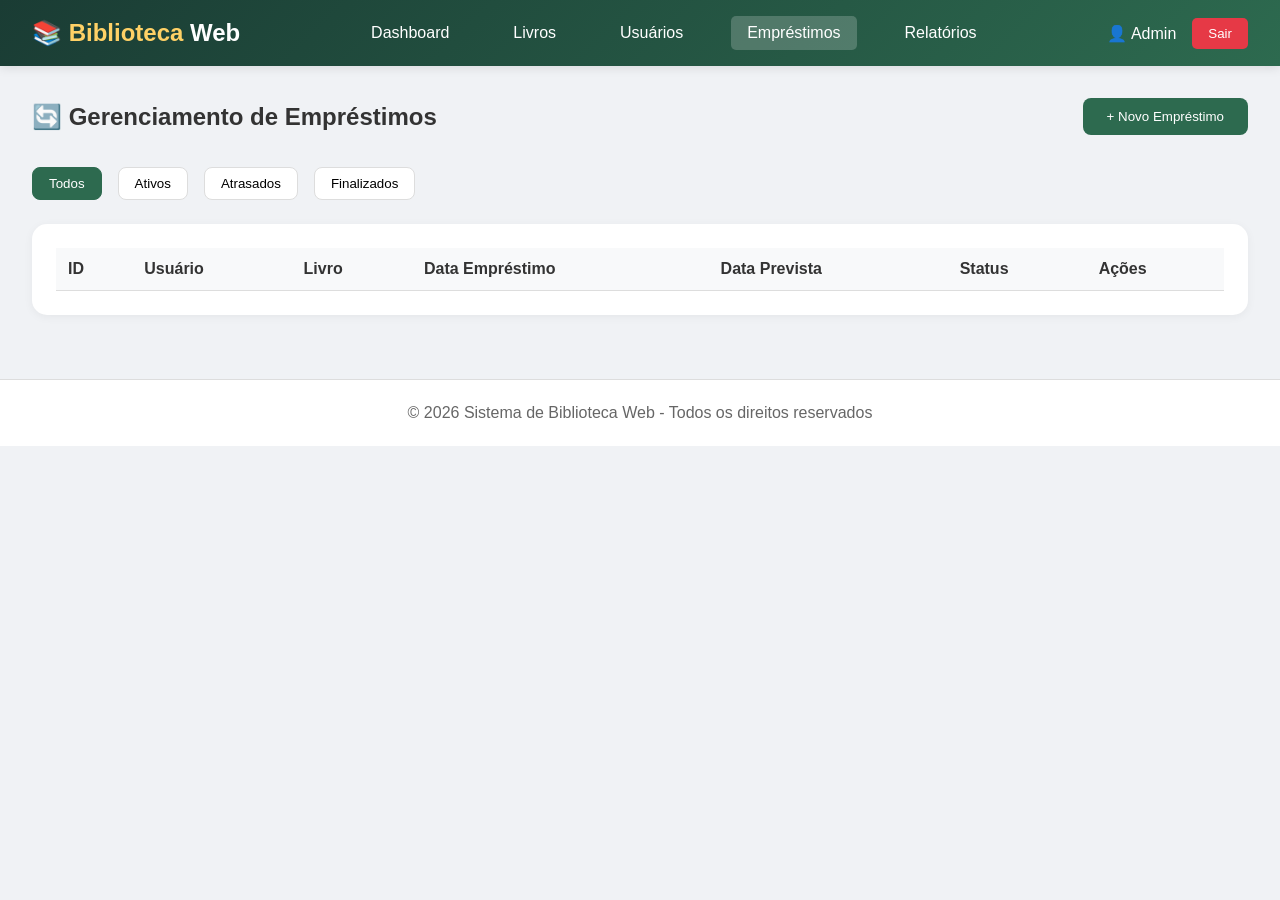
==== src/main/resources/static/emprestimos.html @ e99b18d0 "feat: projeto completo Biblioteca Web - Spring Boot + Front-end integrado" ====
<!DOCTYPE html>
<html lang="pt-br">
<head>
    <meta charset="UTF-8">
    <meta name="viewport" content="width=device-width, initial-scale=1.0">
    <title>Gerenciar Empréstimos | Biblioteca Web</title>
    <link rel="stylesheet" href="css/style.css">
    <style>
        .page-header {
            display: flex;
            justify-content: space-between;
            align-items: center;
            margin-bottom: 2rem;
        }
        
        .btn-primary {
            background: #2d6a4f;
            color: white;
            border: none;
            padding: 0.7rem 1.5rem;
            border-radius: 8px;
            cursor: pointer;
        }
        
        .btn-return {
            background: #28a745;
            color: white;
            border: none;
            padding: 0.3rem 0.8rem;
            border-radius: 5px;
            cursor: pointer;
        }
        
        .filtros {
            display: flex;
            gap: 1rem;
            margin-bottom: 1.5rem;
        }
        
        .filtros button {
            padding: 0.5rem 1rem;
            border: 1px solid #ddd;
            background: white;
            border-radius: 8px;
            cursor: pointer;
        }
        
        .filtros button.ativo {
            background: #2d6a4f;
            color: white;
            border-color: #2d6a4f;
        }
        
        .modal {
            display: none;
            position: fixed;
            top: 0;
            left: 0;
            width: 100%;
            height: 100%;
            background: rgba(0,0,0,0.5);
            justify-content: center;
            align-items: center;
            z-index: 1000;
        }
        
        .modal-content {
            background: white;
            border-radius: 20px;
            padding: 2rem;
            width: 90%;
            max-width: 500px;
        }
        
        .modal-content select, .modal-content input {
            width: 100%;
            padding: 0.7rem;
            margin-bottom: 1rem;
            border: 1px solid #ddd;
            border-radius: 8px;
        }
        
        .modal-buttons {
            display: flex;
            gap: 1rem;
            justify-content: flex-end;
        }
        
        .btn-save {
            background: #2d6a4f;
            color: white;
            border: none;
            padding: 0.5rem 1.5rem;
            border-radius: 8px;
            cursor: pointer;
        }
        
        .btn-cancel {
            background: #6c757d;
            color: white;
            border: none;
            padding: 0.5rem 1.5rem;
            border-radius: 8px;
            cursor: pointer;
        }
    </style>
</head>
<body>
    <header class="header">
        <div class="logo">📚 <span>Biblioteca</span> Web</div>
        <nav class="nav">
            <a href="index.html">Dashboard</a>
            <a href="livros.html">Livros</a>
            <a href="usuarios.html">Usuários</a>
            <a href="emprestimos.html" style="background: rgba(255,255,255,0.2);">Empréstimos</a>
            <a href="relatorios.html">Relatórios</a>
        </nav>
        <div class="user-info">
            <span>👤 Admin</span>
            <button class="btn-sair" onclick="sair()">Sair</button>
        </div>
    </header>

    <main class="container">
        <div class="page-header">
            <h2>🔄 Gerenciamento de Empréstimos</h2>
            <button class="btn-primary" onclick="abrirModalEmprestimo()">+ Novo Empréstimo</button>
        </div>
        
        <div class="filtros">
            <button class="ativo" onclick="filtrarEmprestimos('todos')">Todos</button>
            <button onclick="filtrarEmprestimos('ATIVO')">Ativos</button>
            <button onclick="filtrarEmprestimos('ATRASADO')">Atrasados</button>
            <button onclick="filtrarEmprestimos('FINALIZADO')">Finalizados</button>
        </div>
        
        <div class="tabela-container">
            <table>
                <thead>
                    <tr>
                        <th>ID</th>
                        <th>Usuário</th>
                        <th>Livro</th>
                        <th>Data Empréstimo</th>
                        <th>Data Prevista</th>
                        <th>Status</th>
                        <th>Ações</th>
                    </tr>
                </thead>
                <tbody id="tabelaEmprestimos">
                    <!-- Dados preenchidos pelo JavaScript -->
                </tbody>
            </table>
        </div>
    </main>
    
    <div id="modalEmprestimo" class="modal">
        <div class="modal-content">
            <h3>🔄 Novo Empréstimo</h3>
            <select id="selectUsuario">
                <option value="">Selecione um usuário</option>
            </select>
            <select id="selectLivro">
                <option value="">Selecione um livro</option>
            </select>
            <input type="date" id="dataPrevista">
            <div class="modal-buttons">
                <button class="btn-cancel" onclick="fecharModalEmprestimo()">Cancelar</button>
                <button class="btn-save" onclick="realizarEmprestimo()">Registrar</button>
            </div>
        </div>
    </div>
    
    <footer class="footer">
        <p>&copy; <span id="anoAtual">2026</span> Sistema de Biblioteca Web - Todos os direitos reservados</p>
    </footer>
    
    <script src="js/scripts.js"></script>
    <script>
        let emprestimos = [];
        let livros = [];
        let usuarios = [];
        let filtroAtual = 'todos';
        const API_URL = '/api';

        async function carregarDados() {
            try {
                const [resLivros, resUsuarios, resEmprestimos] = await Promise.all([
                    fetch(`${API_URL}/livros`),
                    fetch(`${API_URL}/usuarios`),
                    fetch(`${API_URL}/emprestimos`)
                ]);
                livros = await resLivros.json();
                usuarios = await resUsuarios.json();
                emprestimos = await resEmprestimos.json();
                renderizarTabelaEmprestimos();
            } catch (error) {
                console.error('Erro:', error);
                alert('❌ Erro ao carregar dados');
            }
        }

        function renderizarTabelaEmprestimos() {
            const tbody = document.getElementById('tabelaEmprestimos');
            tbody.innerHTML = '';
            
            let filtrados = emprestimos;
            if (filtroAtual !== 'todos') {
                filtrados = emprestimos.filter(e => e.status === filtroAtual);
            }
            
            filtrados.forEach(emp => {
                const usuario = usuarios.find(u => u.id === emp.usuarioId);
                const livro = livros.find(l => l.id === emp.livroId);
                
                let statusClass = '';
                if (emp.status === 'ATIVO') statusClass = 'status-ativo';
                else if (emp.status === 'ATRASADO') statusClass = 'status-atrasado';
                else statusClass = 'status-devolvido';
                
                const row = tbody.insertRow();
                row.innerHTML = `
                    <td>${emp.id}</td>
                    <td>${usuario?.nome || 'N/A'}</td>
                    <td>${livro?.titulo || 'N/A'}</td>
                    <td>${emp.dataEmprestimo || '-'}</td>
                    <td>${emp.dataDevolucaoPrevista || '-'}</td>
                    <td class="${statusClass}">${emp.status || '-'}</td>
                    <td>
                        ${emp.status !== 'FINALIZADO' ? `<button class="btn-return" onclick="registrarDevolucao(${emp.id})">📖 Devolver</button>` : '—'}
                    </td>
                `;
            });
        }

        function filtrarEmprestimos(filtro) {
            filtroAtual = filtro;
            document.querySelectorAll('.filtros button').forEach(btn => btn.classList.remove('ativo'));
            event.target.classList.add('ativo');
            renderizarTabelaEmprestimos();
        }

        async function abrirModalEmprestimo() {
            const selectUsuario = document.getElementById('selectUsuario');
            const selectLivro = document.getElementById('selectLivro');
            
            selectUsuario.innerHTML = '<option value="">Selecione um usuário</option>';
            selectLivro.innerHTML = '<option value="">Selecione um livro</option>';
            
            usuarios.forEach(u => {
                selectUsuario.innerHTML += `<option value="${u.id}">${u.nome}</option>`;
            });
            
            const livrosDisponiveis = livros.filter(l => l.disponivel === true);
            livrosDisponiveis.forEach(l => {
                selectLivro.innerHTML += `<option value="${l.id}">${l.titulo}</option>`;
            });
            
            document.getElementById('dataPrevista').value = '';
            document.getElementById('modalEmprestimo').style.display = 'flex';
        }

        async function realizarEmprestimo() {
            const usuarioId = parseInt(document.getElementById('selectUsuario').value);
            const livroId = parseInt(document.getElementById('selectLivro').value);
            const dataPrevista = document.getElementById('dataPrevista').value;
            
            if (!usuarioId || !livroId || !dataPrevista) {
                alert('❌ Preencha todos os campos!');
                return;
            }
            
            const hoje = new Date();
            const dataPrevistaDate = new Date(dataPrevista);
            const diasDiferenca = Math.ceil((dataPrevistaDate - hoje) / (1000 * 60 * 60 * 24));
            
            try {
                const response = await fetch(`${API_URL}/emprestimos`, {
                    method: 'POST',
                    headers: { 'Content-Type': 'application/json' },
                    body: JSON.stringify({
                        livroId: livroId,
                        usuarioId: usuarioId,
                        dias: diasDiferenca
                    })
                });
                
                if (response.ok) {
                    alert('✅ Empréstimo realizado!');
                    fecharModalEmprestimo();
                    carregarDados();
                } else {
                    alert('❌ Erro ao realizar empréstimo');
                }
            } catch (error) {
                alert('❌ Erro de conexão');
            }
        }

        async function registrarDevolucao(id) {
            if (confirm('📖 Registrar devolução deste empréstimo?')) {
                try {
                    const response = await fetch(`${API_URL}/emprestimos/devolucao/${id}`, {
                        method: 'PUT'
                    });
                    
                    if (response.ok) {
                        alert('✅ Devolução registrada!');
                        carregarDados();
                    } else {
                        alert('❌ Erro ao registrar devolução');
                    }
                } catch (error) {
                    alert('❌ Erro de conexão');
                }
            }
        }

        function fecharModalEmprestimo() {
            document.getElementById('modalEmprestimo').style.display = 'none';
        }

        document.addEventListener('DOMContentLoaded', carregarDados);
    </script>
</body>
</html>
---- src/main/resources/static/css/style.css ----
/* ===== RESET E CONFIGURAÇÕES GERAIS ===== */
* {
    margin: 0;
    padding: 0;
    box-sizing: border-box;
}

body {
    font-family: 'Segoe UI', Tahoma, Geneva, Verdana, sans-serif;
    background-color: #f0f2f5;
    color: #333;
}

/* ===== CABEÇALHO ===== */
.header {
    background: linear-gradient(135deg, #1a3c34, #2d6a4f);
    color: white;
    padding: 1rem 2rem;
    display: flex;
    justify-content: space-between;
    align-items: center;
    box-shadow: 0 2px 10px rgba(0,0,0,0.1);
}

.logo {
    font-size: 1.5rem;
    font-weight: bold;
}

.logo span {
    color: #ffd166;
}

.nav {
    display: flex;
    gap: 2rem;
}

.nav a {
    color: white;
    text-decoration: none;
    padding: 0.5rem 1rem;
    border-radius: 5px;
    transition: background 0.3s;
}

.nav a:hover {
    background: rgba(255,255,255,0.2);
}

.user-info {
    display: flex;
    align-items: center;
    gap: 1rem;
}

.btn-sair {
    background: #e63946;
    color: white;
    border: none;
    padding: 0.5rem 1rem;
    border-radius: 5px;
    cursor: pointer;
}

.btn-sair:hover {
    background: #c1121f;
}

/* ===== CONTAINER PRINCIPAL ===== */
.container {
    max-width: 1400px;
    margin: 0 auto;
    padding: 2rem;
}

/* ===== CARDS DE NAVEGAÇÃO ===== */
.cards-nav {
    display: grid;
    grid-template-columns: repeat(4, 1fr);
    gap: 1.5rem;
    margin-bottom: 2rem;
}

.card-nav {
    background: white;
    border-radius: 15px;
    padding: 1.5rem;
    text-align: center;
    box-shadow: 0 2px 10px rgba(0,0,0,0.05);
    transition: transform 0.3s;
}

.card-nav:hover {
    transform: translateY(-5px);
}

.card-nav .icon {
    font-size: 3rem;
    margin-bottom: 1rem;
}

.card-nav h3 {
    font-size: 1.2rem;
    margin-bottom: 0.5rem;
}

.card-nav .total {
    font-size: 2rem;
    font-weight: bold;
    color: #2d6a4f;
    margin: 0.5rem 0;
}

.btn-card {
    background: #2d6a4f;
    color: white;
    border: none;
    padding: 0.5rem 1rem;
    border-radius: 5px;
    cursor: pointer;
    margin-top: 0.5rem;
}

/* ===== ESTATÍSTICAS ===== */
.stats {
    display: grid;
    grid-template-columns: repeat(3, 1fr);
    gap: 1.5rem;
    margin-bottom: 2rem;
}

.stat-card {
    background: white;
    border-radius: 15px;
    padding: 1.5rem;
    box-shadow: 0 2px 10px rgba(0,0,0,0.05);
}

.stat-card h4 {
    color: #666;
    margin-bottom: 0.5rem;
}

.stat-value {
    font-size: 2.5rem;
    font-weight: bold;
    color: #1a3c34;
}

.stat-trend {
    font-size: 0.8rem;
    color: #2d6a4f;
    margin-top: 0.5rem;
}

/* ===== TABELA ===== */
.tabela-container {
    background: white;
    border-radius: 15px;
    padding: 1.5rem;
    box-shadow: 0 2px 10px rgba(0,0,0,0.05);
}

.tabela-container h3 {
    margin-bottom: 1rem;
}

table {
    width: 100%;
    border-collapse: collapse;
}

th, td {
    padding: 0.75rem;
    text-align: left;
    border-bottom: 1px solid #ddd;
}

th {
    background-color: #f8f9fa;
    font-weight: 600;
}

.status-ativo {
    color: #2d6a4f;
    font-weight: bold;
}

.status-atrasado {
    color: #e63946;
    font-weight: bold;
}

.status-devolvido {
    color: #6c757d;
}

/* ===== RODAPÉ ===== */
.footer {
    text-align: center;
    padding: 1.5rem;
    background: white;
    margin-top: 2rem;
    color: #666;
    border-top: 1px solid #ddd;
}

/* ===== RESPONSIVIDADE ===== */
@media (max-width: 768px) {
    .cards-nav {
        grid-template-columns: repeat(2, 1fr);
    }
    
    .stats {
        grid-template-columns: 1fr;
    }
    
    .nav {
        display: none;
    }
}
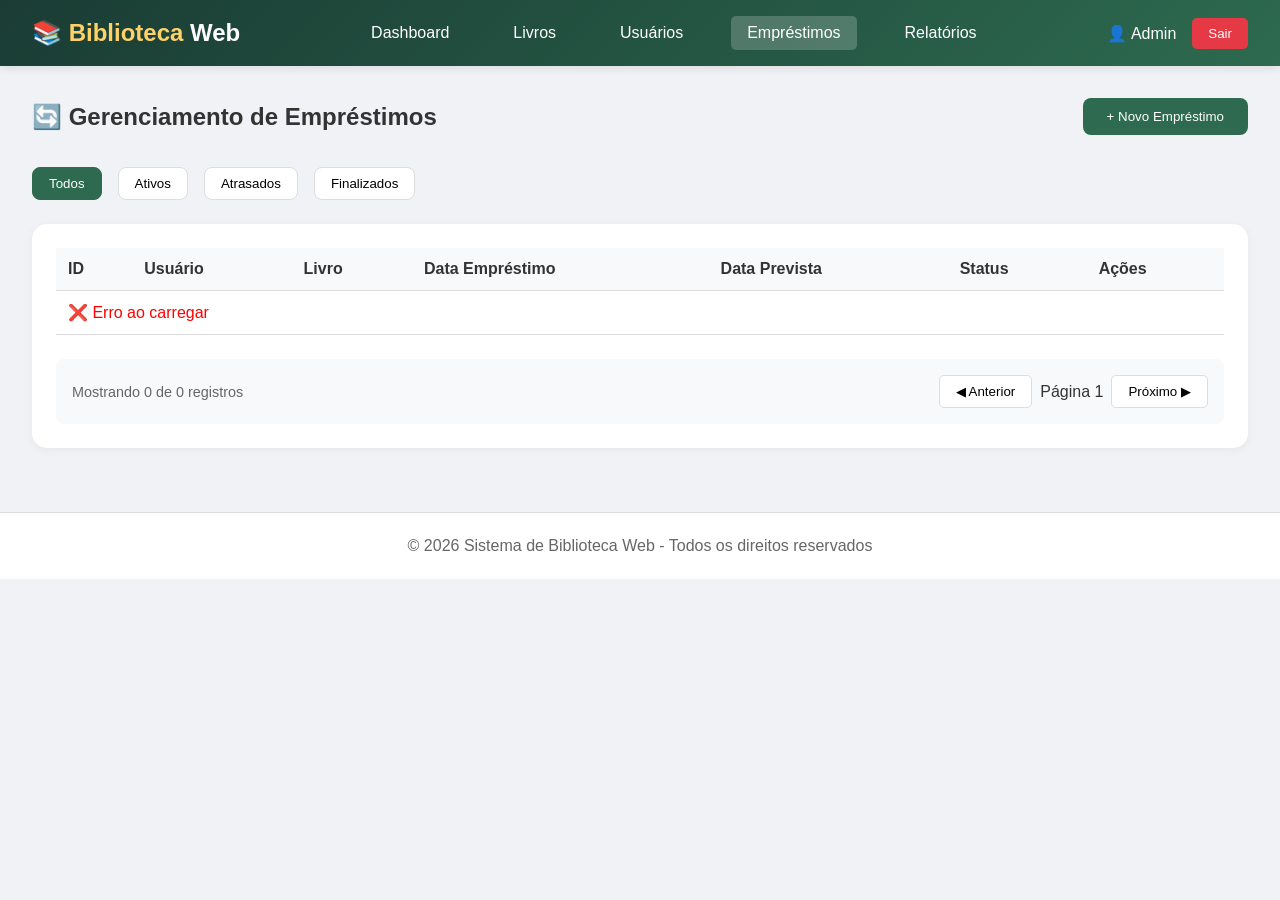
==== commit 07543d19: "fix: remove declaracao duplicada do API_URL em usuarios e emprestimos" ====
--- a/src/main/resources/static/emprestimos.html
+++ b/src/main/resources/static/emprestimos.html
@@ -6,103 +6,25 @@
     <title>Gerenciar Empréstimos | Biblioteca Web</title>
     <link rel="stylesheet" href="css/style.css">
     <style>
-        .page-header {
-            display: flex;
-            justify-content: space-between;
-            align-items: center;
-            margin-bottom: 2rem;
-        }
-        
-        .btn-primary {
-            background: #2d6a4f;
-            color: white;
-            border: none;
-            padding: 0.7rem 1.5rem;
-            border-radius: 8px;
-            cursor: pointer;
-        }
-        
-        .btn-return {
-            background: #28a745;
-            color: white;
-            border: none;
-            padding: 0.3rem 0.8rem;
-            border-radius: 5px;
-            cursor: pointer;
-        }
-        
-        .filtros {
-            display: flex;
-            gap: 1rem;
-            margin-bottom: 1.5rem;
-        }
-        
-        .filtros button {
-            padding: 0.5rem 1rem;
-            border: 1px solid #ddd;
-            background: white;
-            border-radius: 8px;
-            cursor: pointer;
-        }
-        
-        .filtros button.ativo {
-            background: #2d6a4f;
-            color: white;
-            border-color: #2d6a4f;
-        }
-        
-        .modal {
-            display: none;
-            position: fixed;
-            top: 0;
-            left: 0;
-            width: 100%;
-            height: 100%;
-            background: rgba(0,0,0,0.5);
-            justify-content: center;
-            align-items: center;
-            z-index: 1000;
-        }
-        
-        .modal-content {
-            background: white;
-            border-radius: 20px;
-            padding: 2rem;
-            width: 90%;
-            max-width: 500px;
-        }
-        
-        .modal-content select, .modal-content input {
-            width: 100%;
-            padding: 0.7rem;
-            margin-bottom: 1rem;
-            border: 1px solid #ddd;
-            border-radius: 8px;
-        }
-        
-        .modal-buttons {
-            display: flex;
-            gap: 1rem;
-            justify-content: flex-end;
-        }
-        
-        .btn-save {
-            background: #2d6a4f;
-            color: white;
-            border: none;
-            padding: 0.5rem 1.5rem;
-            border-radius: 8px;
-            cursor: pointer;
-        }
-        
-        .btn-cancel {
-            background: #6c757d;
-            color: white;
-            border: none;
-            padding: 0.5rem 1.5rem;
-            border-radius: 8px;
-            cursor: pointer;
-        }
+        .page-header { display: flex; justify-content: space-between; align-items: center; margin-bottom: 2rem; }
+        .btn-primary { background: #2d6a4f; color: white; border: none; padding: 0.7rem 1.5rem; border-radius: 8px; cursor: pointer; }
+        .btn-return { background: #28a745; color: white; border: none; padding: 0.3rem 0.8rem; border-radius: 5px; cursor: pointer; }
+        .filtros { display: flex; gap: 1rem; margin-bottom: 1.5rem; }
+        .filtros button { padding: 0.5rem 1rem; border: 1px solid #ddd; background: white; border-radius: 8px; cursor: pointer; }
+        .filtros button.ativo { background: #2d6a4f; color: white; border-color: #2d6a4f; }
+        .modal { display: none; position: fixed; top: 0; left: 0; width: 100%; height: 100%; background: rgba(0,0,0,0.5); justify-content: center; align-items: center; z-index: 1000; }
+        .modal-content { background: white; border-radius: 20px; padding: 2rem; width: 90%; max-width: 500px; }
+        .modal-content select, .modal-content input { width: 100%; padding: 0.7rem; margin-bottom: 1rem; border: 1px solid #ddd; border-radius: 8px; }
+        .modal-buttons { display: flex; gap: 1rem; justify-content: flex-end; }
+        .btn-save { background: #2d6a4f; color: white; border: none; padding: 0.5rem 1.5rem; border-radius: 8px; cursor: pointer; }
+        .btn-cancel { background: #6c757d; color: white; border: none; padding: 0.5rem 1.5rem; border-radius: 8px; cursor: pointer; }
+        .status-ativo { color: #2d6a4f; font-weight: bold; }
+        .status-atrasado { color: #e63946; font-weight: bold; }
+        .status-finalizado { color: #6c757d; }
+        .pagination-container { display: flex; justify-content: space-between; align-items: center; margin-top: 1.5rem; padding: 1rem; background: #f8f9fa; border-radius: 8px; flex-wrap: wrap; gap: 1rem; }
+        .pagination-controls { display: flex; gap: 0.5rem; align-items: center; }
+        .pagination-btn { background: white; border: 1px solid #ddd; padding: 0.5rem 1rem; border-radius: 5px; cursor: pointer; }
+        .pagination-btn:disabled { opacity: 0.5; cursor: not-allowed; }
     </style>
 </head>
 <body>
@@ -115,212 +37,132 @@
             <a href="emprestimos.html" style="background: rgba(255,255,255,0.2);">Empréstimos</a>
             <a href="relatorios.html">Relatórios</a>
         </nav>
-        <div class="user-info">
-            <span>👤 Admin</span>
-            <button class="btn-sair" onclick="sair()">Sair</button>
-        </div>
+        <div class="user-info"><span>👤 Admin</span><button class="btn-sair" onclick="sair()">Sair</button></div>
     </header>
 
     <main class="container">
-        <div class="page-header">
-            <h2>🔄 Gerenciamento de Empréstimos</h2>
-            <button class="btn-primary" onclick="abrirModalEmprestimo()">+ Novo Empréstimo</button>
+        <div class="page-header"><h2>🔄 Gerenciamento de Empréstimos</h2><button class="btn-primary" onclick="abrirModalEmprestimo()">+ Novo Empréstimo</button></div>
+        <div class="filtros">
+            <button class="ativo" onclick="filtrarEmprestimos('todos', this)">Todos</button>
+            <button onclick="filtrarEmprestimos('ATIVO', this)">Ativos</button>
+            <button onclick="filtrarEmprestimos('ATRASADO', this)">Atrasados</button>
+            <button onclick="filtrarEmprestimos('FINALIZADO', this)">Finalizados</button>
         </div>
-        
-        <div class="filtros">
-            <button class="ativo" onclick="filtrarEmprestimos('todos')">Todos</button>
-            <button onclick="filtrarEmprestimos('ATIVO')">Ativos</button>
-            <button onclick="filtrarEmprestimos('ATRASADO')">Atrasados</button>
-            <button onclick="filtrarEmprestimos('FINALIZADO')">Finalizados</button>
-        </div>
-        
         <div class="tabela-container">
-            <table>
-                <thead>
-                    <tr>
-                        <th>ID</th>
-                        <th>Usuário</th>
-                        <th>Livro</th>
-                        <th>Data Empréstimo</th>
-                        <th>Data Prevista</th>
-                        <th>Status</th>
-                        <th>Ações</th>
-                    </tr>
-                </thead>
-                <tbody id="tabelaEmprestimos">
-                    <!-- Dados preenchidos pelo JavaScript -->
-                </tbody>
+            <table style="width: 100%; border-collapse: collapse;">
+                <thead><tr style="background: #f8f9fa;"><th>ID</th><th>Usuário</th><th>Livro</th><th>Data Empréstimo</th><th>Data Prevista</th><th>Status</th><th>Ações</th></tr></thead>
+                <tbody id="tabelaEmprestimos"><tr><td colspan="7" style="text-align: center;">Carregando empréstimos...</td></tr</tbody>
             </table>
+            <div class="pagination-container">
+                <div class="pagination-info" id="paginationInfo">Mostrando 0 de 0 registros</div>
+                <div class="pagination-controls">
+                    <button class="pagination-btn" id="btnAnterior" onclick="paginaAnterior()">◀ Anterior</button>
+                    <span id="paginaAtual">Página 1</span>
+                    <button class="pagination-btn" id="btnProximo" onclick="paginaProxima()">Próximo ▶</button>
+                </div>
+            </div>
         </div>
     </main>
     
     <div id="modalEmprestimo" class="modal">
         <div class="modal-content">
             <h3>🔄 Novo Empréstimo</h3>
-            <select id="selectUsuario">
-                <option value="">Selecione um usuário</option>
-            </select>
-            <select id="selectLivro">
-                <option value="">Selecione um livro</option>
-            </select>
+            <select id="selectUsuario"><option value="">Selecione um usuário</option></select>
+            <select id="selectLivro"><option value="">Selecione um livro</option></select>
             <input type="date" id="dataPrevista">
-            <div class="modal-buttons">
-                <button class="btn-cancel" onclick="fecharModalEmprestimo()">Cancelar</button>
-                <button class="btn-save" onclick="realizarEmprestimo()">Registrar</button>
-            </div>
+            <div class="modal-buttons"><button class="btn-cancel" onclick="fecharModalEmprestimo()">Cancelar</button><button class="btn-save" onclick="realizarEmprestimo()">Registrar</button></div>
         </div>
     </div>
     
-    <footer class="footer">
-        <p>&copy; <span id="anoAtual">2026</span> Sistema de Biblioteca Web - Todos os direitos reservados</p>
-    </footer>
+    <footer class="footer"><p>&copy; <span id="anoAtual">2026</span> Sistema de Biblioteca Web - Todos os direitos reservados</p></footer>
     
     <script src="js/scripts.js"></script>
     <script>
-        let emprestimos = [];
-        let livros = [];
-        let usuarios = [];
-        let filtroAtual = 'todos';
-        const API_URL = '/api';
+        // NÃO DECLARAR API_URL AQUI
+        let emprestimos = [], emprestimosFiltrados = [], livros = [], usuarios = [];
+        let filtroAtual = 'todos', paginaAtual = 1, itensPorPagina = 5, totalPaginas = 1;
 
         async function carregarDados() {
             try {
                 const [resLivros, resUsuarios, resEmprestimos] = await Promise.all([
-                    fetch(`${API_URL}/livros`),
-                    fetch(`${API_URL}/usuarios`),
-                    fetch(`${API_URL}/emprestimos`)
+                    fetch(`${API_URL}/livros`), fetch(`${API_URL}/usuarios`), fetch(`${API_URL}/emprestimos`)
                 ]);
                 livros = await resLivros.json();
                 usuarios = await resUsuarios.json();
                 emprestimos = await resEmprestimos.json();
+                emprestimosFiltrados = [...emprestimos];
+                paginaAtual = 1;
                 renderizarTabelaEmprestimos();
-            } catch (error) {
-                console.error('Erro:', error);
-                alert('❌ Erro ao carregar dados');
-            }
+            } catch (error) { document.getElementById('tabelaEmprestimos').innerHTML = '<tr><td colspan="7" style="color:red;">❌ Erro ao carregar</td></tr'; }
         }
+
+        function atualizarPaginacao() {
+            totalPaginas = Math.ceil(emprestimosFiltrados.length / itensPorPagina);
+            if (totalPaginas === 0) totalPaginas = 1;
+            if (paginaAtual > totalPaginas) paginaAtual = totalPaginas;
+            document.getElementById('paginationInfo').innerHTML = `Mostrando ${Math.min(itensPorPagina, emprestimosFiltrados.length)} de ${emprestimosFiltrados.length} registros`;
+            document.getElementById('paginaAtual').innerHTML = `Página ${paginaAtual} de ${totalPaginas}`;
+            document.getElementById('btnAnterior').disabled = (paginaAtual <= 1);
+            document.getElementById('btnProximo').disabled = (paginaAtual >= totalPaginas);
+        }
+
+        function paginaAnterior() { if (paginaAtual > 1) { paginaAtual--; renderizarTabelaEmprestimos(); } }
+        function paginaProxima() { if (paginaAtual < totalPaginas) { paginaAtual++; renderizarTabelaEmprestimos(); } }
 
         function renderizarTabelaEmprestimos() {
             const tbody = document.getElementById('tabelaEmprestimos');
             tbody.innerHTML = '';
-            
-            let filtrados = emprestimos;
-            if (filtroAtual !== 'todos') {
-                filtrados = emprestimos.filter(e => e.status === filtroAtual);
-            }
-            
-            filtrados.forEach(emp => {
+            atualizarPaginacao();
+            const inicio = (paginaAtual - 1) * itensPorPagina;
+            const emprestimosPagina = emprestimosFiltrados.slice(inicio, inicio + itensPorPagina);
+            if (emprestimosPagina.length === 0) { tbody.innerHTML = '<tr><td colspan="7">Nenhum empréstimo encontrado</td></tr'; return; }
+            emprestimosPagina.forEach(emp => {
                 const usuario = usuarios.find(u => u.id === emp.usuarioId);
                 const livro = livros.find(l => l.id === emp.livroId);
-                
-                let statusClass = '';
-                if (emp.status === 'ATIVO') statusClass = 'status-ativo';
-                else if (emp.status === 'ATRASADO') statusClass = 'status-atrasado';
-                else statusClass = 'status-devolvido';
-                
+                let statusClass = emp.status === 'ATIVO' ? 'status-ativo' : (emp.status === 'ATRASADO' ? 'status-atrasado' : 'status-finalizado');
                 const row = tbody.insertRow();
-                row.innerHTML = `
-                    <td>${emp.id}</td>
-                    <td>${usuario?.nome || 'N/A'}</td>
-                    <td>${livro?.titulo || 'N/A'}</td>
-                    <td>${emp.dataEmprestimo || '-'}</td>
+                row.innerHTML = `<td>${emp.id}</td><td>${usuario?.nome || 'N/A'}</td><td>${livro?.titulo || 'N/A'}</td>
+                    <td>${emp.dataEmprestimo ? emp.dataEmprestimo.split('T')[0] : '-'}</td>
                     <td>${emp.dataDevolucaoPrevista || '-'}</td>
                     <td class="${statusClass}">${emp.status || '-'}</td>
-                    <td>
-                        ${emp.status !== 'FINALIZADO' ? `<button class="btn-return" onclick="registrarDevolucao(${emp.id})">📖 Devolver</button>` : '—'}
-                    </td>
-                `;
+                    <td>${emp.status !== 'FINALIZADO' ? `<button class="btn-return" onclick="registrarDevolucao(${emp.id})">📖 Devolver</button>` : '—'}</td>`;
             });
         }
 
-        function filtrarEmprestimos(filtro) {
+        function filtrarEmprestimos(filtro, btn) {
             filtroAtual = filtro;
-            document.querySelectorAll('.filtros button').forEach(btn => btn.classList.remove('ativo'));
-            event.target.classList.add('ativo');
+            document.querySelectorAll('.filtros button').forEach(b => b.classList.remove('ativo'));
+            btn.classList.add('ativo');
+            emprestimosFiltrados = filtroAtual === 'todos' ? [...emprestimos] : emprestimos.filter(e => e.status === filtroAtual);
+            paginaAtual = 1;
             renderizarTabelaEmprestimos();
         }
 
-        async function abrirModalEmprestimo() {
-            const selectUsuario = document.getElementById('selectUsuario');
-            const selectLivro = document.getElementById('selectLivro');
-            
-            selectUsuario.innerHTML = '<option value="">Selecione um usuário</option>';
-            selectLivro.innerHTML = '<option value="">Selecione um livro</option>';
-            
-            usuarios.forEach(u => {
-                selectUsuario.innerHTML += `<option value="${u.id}">${u.nome}</option>`;
-            });
-            
-            const livrosDisponiveis = livros.filter(l => l.disponivel === true);
-            livrosDisponiveis.forEach(l => {
-                selectLivro.innerHTML += `<option value="${l.id}">${l.titulo}</option>`;
-            });
-            
-            document.getElementById('dataPrevista').value = '';
-            document.getElementById('modalEmprestimo').style.display = 'flex';
+        function abrirModalEmprestimo() { carregarSelects(); document.getElementById('dataPrevista').value = ''; document.getElementById('modalEmprestimo').style.display = 'flex'; }
+        async function carregarSelects() {
+            const su = document.getElementById('selectUsuario'), sl = document.getElementById('selectLivro');
+            su.innerHTML = '<option value="">Selecione um usuário</option>';
+            sl.innerHTML = '<option value="">Selecione um livro</option>';
+            usuarios.forEach(u => su.innerHTML += `<option value="${u.id}">${u.nome}</option>`);
+            livros.filter(l => l.disponivel).forEach(l => sl.innerHTML += `<option value="${l.id}">${l.titulo}</option>`);
+            if (sl.options.length === 1) sl.innerHTML = '<option value="">Nenhum livro disponível</option>';
         }
+        async function realizarEmprestimo() {
+            const usuarioId = parseInt(document.getElementById('selectUsuario').value), livroId = parseInt(document.getElementById('selectLivro').value), dataPrevista = document.getElementById('dataPrevista').value;
+            if (!usuarioId || !livroId || !dataPrevista) { alert('❌ Preencha todos os campos!'); return; }
+            const dias = Math.ceil((new Date(dataPrevista) - new Date()) / (1000*60*60*24));
+            if (dias <= 0) { alert('❌ Data deve ser futura!'); return; }
+            try {
+                const response = await fetch(`${API_URL}/emprestimos`, { method: 'POST', headers: { 'Content-Type': 'application/json' }, body: JSON.stringify({ livroId, usuarioId, dias }) });
+                if (response.ok) { alert('✅ Empréstimo realizado!'); fecharModalEmprestimo(); carregarDados(); } else alert('❌ Erro ao realizar');
+            } catch (error) { alert('❌ Erro de conexão'); }
+        }
+        async function registrarDevolucao(id) {
+            if (confirm('📖 Registrar devolução?')) { try { const response = await fetch(`${API_URL}/emprestimos/devolucao/${id}`, { method: 'PUT' }); if (response.ok) { alert('✅ Devolução registrada!'); carregarDados(); } else alert('❌ Erro'); } catch (error) { alert('❌ Erro de conexão'); } }
+        }
+        function fecharModalEmprestimo() { document.getElementById('modalEmprestimo').style.display = 'none'; }
 
-        async function realizarEmprestimo() {
-            const usuarioId = parseInt(document.getElementById('selectUsuario').value);
-            const livroId = parseInt(document.getElementById('selectLivro').value);
-            const dataPrevista = document.getElementById('dataPrevista').value;
-            
-            if (!usuarioId || !livroId || !dataPrevista) {
-                alert('❌ Preencha todos os campos!');
-                return;
-            }
-            
-            const hoje = new Date();
-            const dataPrevistaDate = new Date(dataPrevista);
-            const diasDiferenca = Math.ceil((dataPrevistaDate - hoje) / (1000 * 60 * 60 * 24));
-            
-            try {
-                const response = await fetch(`${API_URL}/emprestimos`, {
-                    method: 'POST',
-                    headers: { 'Content-Type': 'application/json' },
-                    body: JSON.stringify({
-                        livroId: livroId,
-                        usuarioId: usuarioId,
-                        dias: diasDiferenca
-                    })
-                });
-                
-                if (response.ok) {
-                    alert('✅ Empréstimo realizado!');
-                    fecharModalEmprestimo();
-                    carregarDados();
-                } else {
-                    alert('❌ Erro ao realizar empréstimo');
-                }
-            } catch (error) {
-                alert('❌ Erro de conexão');
-            }
-        }
-
-        async function registrarDevolucao(id) {
-            if (confirm('📖 Registrar devolução deste empréstimo?')) {
-                try {
-                    const response = await fetch(`${API_URL}/emprestimos/devolucao/${id}`, {
-                        method: 'PUT'
-                    });
-                    
-                    if (response.ok) {
-                        alert('✅ Devolução registrada!');
-                        carregarDados();
-                    } else {
-                        alert('❌ Erro ao registrar devolução');
-                    }
-                } catch (error) {
-                    alert('❌ Erro de conexão');
-                }
-            }
-        }
-
-        function fecharModalEmprestimo() {
-            document.getElementById('modalEmprestimo').style.display = 'none';
-        }
-
-        document.addEventListener('DOMContentLoaded', carregarDados);
+        carregarDados();
     </script>
 </body>
 </html>
--- a/src/main/resources/static/css/style.css
+++ b/src/main/resources/static/css/style.css
@@ -219,4 +219,139 @@
     .nav {
         display: none;
     }
+}
+
+/* ===== PAGINAÇÃO ===== */
+.pagination-container {
+    display: flex;
+    justify-content: space-between;
+    align-items: center;
+    margin-top: 1.5rem;
+    padding: 1rem;
+    background: #f8f9fa;
+    border-radius: 8px;
+    flex-wrap: wrap;
+    gap: 1rem;
+}
+
+.pagination-controls {
+    display: flex;
+    gap: 0.5rem;
+    align-items: center;
+}
+
+.pagination-btn {
+    background: white;
+    border: 1px solid #ddd;
+    padding: 0.5rem 1rem;
+    border-radius: 5px;
+    cursor: pointer;
+    transition: all 0.3s;
+}
+
+.pagination-btn:hover:not(:disabled) {
+    background: #2d6a4f;
+    color: white;
+    border-color: #2d6a4f;
+}
+
+.pagination-btn:disabled {
+    opacity: 0.5;
+    cursor: not-allowed;
+}
+
+.pagination-info {
+    color: #666;
+    font-size: 0.9rem;
+}
+
+.pagination-page {
+    background: white;
+    border: 1px solid #ddd;
+    padding: 0.5rem 0.8rem;
+    border-radius: 5px;
+    cursor: pointer;
+    transition: all 0.3s;
+}
+
+.pagination-page.active {
+    background: #2d6a4f;
+    color: white;
+    border-color: #2d6a4f;
+}
+
+.pagination-page:hover:not(.active) {
+    background: #e9ecef;
+}
+
+/* ===== LOADING / SPINNER ===== */
+.loading-overlay {
+    position: fixed;
+    top: 0;
+    left: 0;
+    width: 100%;
+    height: 100%;
+    background: rgba(0,0,0,0.5);
+    display: flex;
+    justify-content: center;
+    align-items: center;
+    z-index: 9999;
+}
+
+.spinner {
+    width: 60px;
+    height: 60px;
+    border: 5px solid #f3f3f3;
+    border-top: 5px solid #2d6a4f;
+    border-radius: 50%;
+    animation: spin 1s linear infinite;
+}
+
+@keyframes spin {
+    0% { transform: rotate(0deg); }
+    100% { transform: rotate(360deg); }
+}
+
+.loading-text {
+    margin-top: 1rem;
+    color: white;
+    font-size: 1rem;
+    text-align: center;
+}
+
+.loading-container {
+    display: flex;
+    flex-direction: column;
+    align-items: center;
+    background: rgba(0,0,0,0.8);
+    padding: 2rem;
+    border-radius: 10px;
+}
+
+/* Loading na tabela */
+.table-loading {
+    text-align: center;
+    padding: 2rem;
+    color: #666;
+}
+
+.table-loading .spinner-small {
+    width: 30px;
+    height: 30px;
+    border: 3px solid #f3f3f3;
+    border-top: 3px solid #2d6a4f;
+    border-radius: 50%;
+    animation: spin 1s linear infinite;
+    display: inline-block;
+    margin-bottom: 0.5rem;
+}
+
+/* Botão loading */
+.btn-loading {
+    opacity: 0.7;
+    cursor: wait;
+}
+
+.btn-loading::after {
+    content: " ⏳";
 }
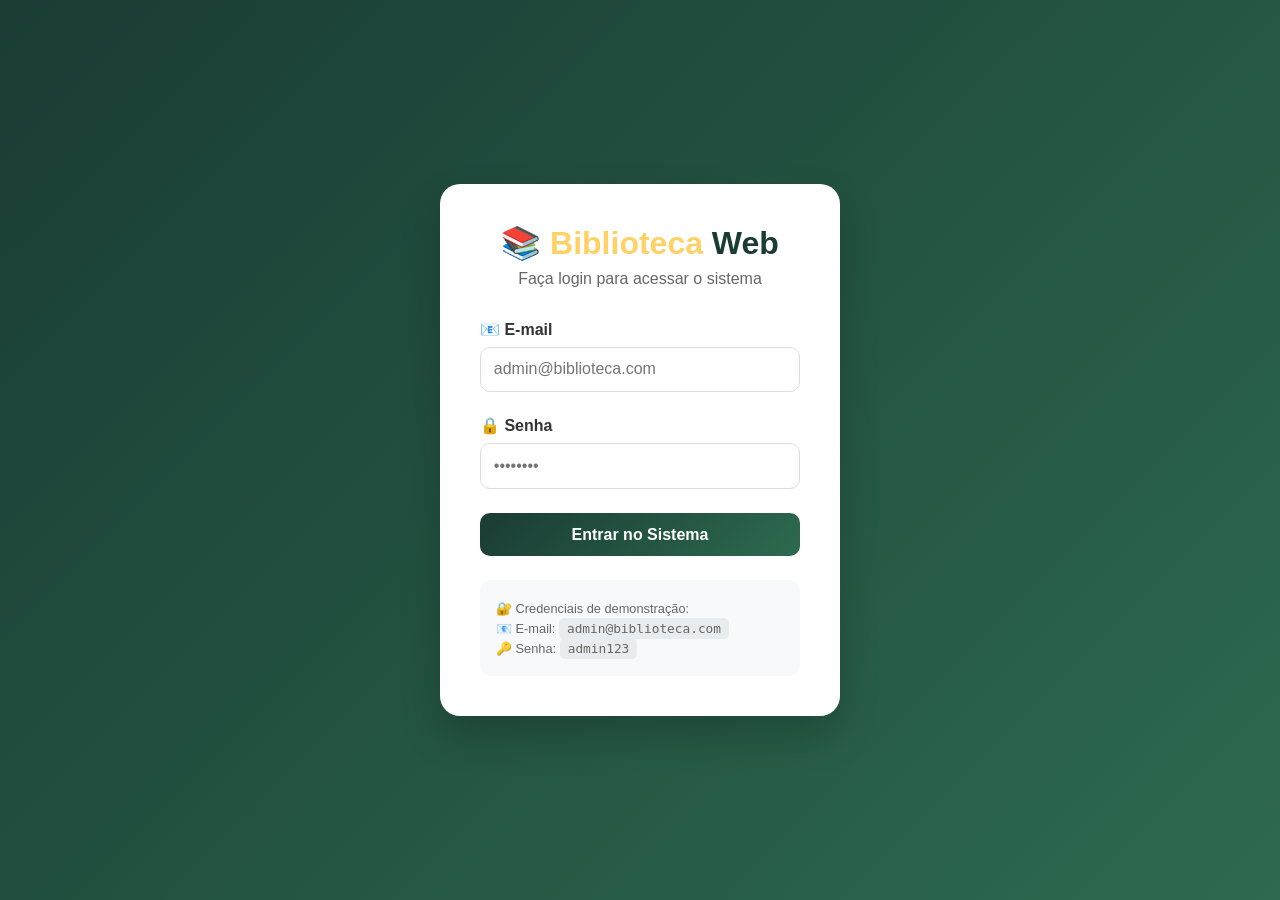
==== commit 4800e3eb: "feat: sistema completo de biblioteca web" ====
--- a/src/main/resources/static/emprestimos.html
+++ b/src/main/resources/static/emprestimos.html
@@ -5,53 +5,45 @@
     <meta name="viewport" content="width=device-width, initial-scale=1.0">
     <title>Gerenciar Empréstimos | Biblioteca Web</title>
     <link rel="stylesheet" href="css/style.css">
-    <style>
-        .page-header { display: flex; justify-content: space-between; align-items: center; margin-bottom: 2rem; }
-        .btn-primary { background: #2d6a4f; color: white; border: none; padding: 0.7rem 1.5rem; border-radius: 8px; cursor: pointer; }
-        .btn-return { background: #28a745; color: white; border: none; padding: 0.3rem 0.8rem; border-radius: 5px; cursor: pointer; }
-        .filtros { display: flex; gap: 1rem; margin-bottom: 1.5rem; }
-        .filtros button { padding: 0.5rem 1rem; border: 1px solid #ddd; background: white; border-radius: 8px; cursor: pointer; }
-        .filtros button.ativo { background: #2d6a4f; color: white; border-color: #2d6a4f; }
-        .modal { display: none; position: fixed; top: 0; left: 0; width: 100%; height: 100%; background: rgba(0,0,0,0.5); justify-content: center; align-items: center; z-index: 1000; }
-        .modal-content { background: white; border-radius: 20px; padding: 2rem; width: 90%; max-width: 500px; }
-        .modal-content select, .modal-content input { width: 100%; padding: 0.7rem; margin-bottom: 1rem; border: 1px solid #ddd; border-radius: 8px; }
-        .modal-buttons { display: flex; gap: 1rem; justify-content: flex-end; }
-        .btn-save { background: #2d6a4f; color: white; border: none; padding: 0.5rem 1.5rem; border-radius: 8px; cursor: pointer; }
-        .btn-cancel { background: #6c757d; color: white; border: none; padding: 0.5rem 1.5rem; border-radius: 8px; cursor: pointer; }
-        .status-ativo { color: #2d6a4f; font-weight: bold; }
-        .status-atrasado { color: #e63946; font-weight: bold; }
-        .status-finalizado { color: #6c757d; }
-        .pagination-container { display: flex; justify-content: space-between; align-items: center; margin-top: 1.5rem; padding: 1rem; background: #f8f9fa; border-radius: 8px; flex-wrap: wrap; gap: 1rem; }
-        .pagination-controls { display: flex; gap: 0.5rem; align-items: center; }
-        .pagination-btn { background: white; border: 1px solid #ddd; padding: 0.5rem 1rem; border-radius: 5px; cursor: pointer; }
-        .pagination-btn:disabled { opacity: 0.5; cursor: not-allowed; }
-    </style>
 </head>
 <body>
+    <div id="pageTransition" class="page-transition"><div class="transition-spinner"></div></div>
+
     <header class="header">
         <div class="logo">📚 <span>Biblioteca</span> Web</div>
         <nav class="nav">
-            <a href="index.html">Dashboard</a>
-            <a href="livros.html">Livros</a>
-            <a href="usuarios.html">Usuários</a>
-            <a href="emprestimos.html" style="background: rgba(255,255,255,0.2);">Empréstimos</a>
-            <a href="relatorios.html">Relatórios</a>
+            <a href="javascript:void(0);" onclick="navegarPara('index.html')">Dashboard</a>
+            <a href="javascript:void(0);" onclick="navegarPara('livros.html')">Livros</a>
+            <a href="javascript:void(0);" onclick="navegarPara('usuarios.html')">Usuários</a>
+            <a href="javascript:void(0);" onclick="navegarPara('emprestimos.html')" style="background: rgba(255,255,255,0.2);">Empréstimos</a>
+            <a href="javascript:void(0);" onclick="navegarPara('relatorios.html')">Relatórios</a>
         </nav>
-        <div class="user-info"><span>👤 Admin</span><button class="btn-sair" onclick="sair()">Sair</button></div>
+        <div class="user-info">
+            <button class="theme-toggle" id="themeToggle" title="Alternar tema">🌙</button>
+            <span>👤 Admin</span>
+            <button class="btn-sair" onclick="sair()">Sair</button>
+        </div>
     </header>
 
     <main class="container">
-        <div class="page-header"><h2>🔄 Gerenciamento de Empréstimos</h2><button class="btn-primary" onclick="abrirModalEmprestimo()">+ Novo Empréstimo</button></div>
+        <div class="page-header">
+            <h2>🔄 Gerenciamento de Empréstimos</h2>
+            <button class="btn-primary" onclick="abrirModalEmprestimo()">+ Novo Empréstimo</button>
+        </div>
+        
         <div class="filtros">
             <button class="ativo" onclick="filtrarEmprestimos('todos', this)">Todos</button>
             <button onclick="filtrarEmprestimos('ATIVO', this)">Ativos</button>
             <button onclick="filtrarEmprestimos('ATRASADO', this)">Atrasados</button>
             <button onclick="filtrarEmprestimos('FINALIZADO', this)">Finalizados</button>
         </div>
+        
         <div class="tabela-container">
             <table style="width: 100%; border-collapse: collapse;">
-                <thead><tr style="background: #f8f9fa;"><th>ID</th><th>Usuário</th><th>Livro</th><th>Data Empréstimo</th><th>Data Prevista</th><th>Status</th><th>Ações</th></tr></thead>
-                <tbody id="tabelaEmprestimos"><tr><td colspan="7" style="text-align: center;">Carregando empréstimos...</td></tr</tbody>
+                <thead><tr style="background: #f8f9fa;"><th style="padding: 0.75rem;">ID</th><th style="padding: 0.75rem;">Usuário</th><th style="padding: 0.75rem;">Livro</th><th style="padding: 0.75rem;">Data Empréstimo</th><th style="padding: 0.75rem;">Data Prevista</th><th style="padding: 0.75rem;">Status</th><th style="padding: 0.75rem;">Ações</th></tr></thead>
+                <tbody id="tabelaEmprestimos">
+                    <tr><td colspan="7" style="text-align: center;">Carregando empréstimos...</td></tr>
+                </tbody>
             </table>
             <div class="pagination-container">
                 <div class="pagination-info" id="paginationInfo">Mostrando 0 de 0 registros</div>
@@ -70,7 +62,10 @@
             <select id="selectUsuario"><option value="">Selecione um usuário</option></select>
             <select id="selectLivro"><option value="">Selecione um livro</option></select>
             <input type="date" id="dataPrevista">
-            <div class="modal-buttons"><button class="btn-cancel" onclick="fecharModalEmprestimo()">Cancelar</button><button class="btn-save" onclick="realizarEmprestimo()">Registrar</button></div>
+            <div class="modal-buttons">
+                <button class="btn-cancel" onclick="fecharModalEmprestimo()">Cancelar</button>
+                <button class="btn-save" onclick="realizarEmprestimo()">Registrar</button>
+            </div>
         </div>
     </div>
     
@@ -78,91 +73,138 @@
     
     <script src="js/scripts.js"></script>
     <script>
-        // NÃO DECLARAR API_URL AQUI
-        let emprestimos = [], emprestimosFiltrados = [], livros = [], usuarios = [];
-        let filtroAtual = 'todos', paginaAtual = 1, itensPorPagina = 5, totalPaginas = 1;
+        const emprestimosContainer = {
+            tabela: document.getElementById('tabelaEmprestimos'),
+            selectUsuario: document.getElementById('selectUsuario'),
+            selectLivro: document.getElementById('selectLivro'),
+            dataPrevista: document.getElementById('dataPrevista'),
+            modal: document.getElementById('modalEmprestimo'),
+            filtros: document.querySelectorAll('.filtros button'),
+            paginationInfo: document.getElementById('paginationInfo'),
+            paginaAtualEl: document.getElementById('paginaAtual'),
+            btnAnterior: document.getElementById('btnAnterior'),
+            btnProximo: document.getElementById('btnProximo')
+        };
+
+        let emprestimos = [];
+        let emprestimosFiltrados = [];
+        let livros = [];
+        let usuarios = [];
+        let filtroAtual = 'todos';
+        let paginaAtual = 1;
+        const itensPorPagina = 5;
+
+        function atualizarPaginacao() {
+            const totalPaginas = Math.max(1, Math.ceil(emprestimosFiltrados.length / itensPorPagina));
+            if (paginaAtual > totalPaginas) paginaAtual = totalPaginas;
+            const exibidos = Math.min(itensPorPagina, emprestimosFiltrados.length);
+            if (emprestimosContainer.paginationInfo) emprestimosContainer.paginationInfo.textContent = `Mostrando ${exibidos} de ${emprestimosFiltrados.length} registros`;
+            if (emprestimosContainer.paginaAtualEl) emprestimosContainer.paginaAtualEl.textContent = `Página ${paginaAtual} de ${totalPaginas}`;
+            if (emprestimosContainer.btnAnterior) emprestimosContainer.btnAnterior.disabled = paginaAtual <= 1;
+            if (emprestimosContainer.btnProximo) emprestimosContainer.btnProximo.disabled = paginaAtual >= totalPaginas;
+            return totalPaginas;
+        }
+
+        function paginaAnterior() { if (paginaAtual > 1) { paginaAtual--; renderizarTabela(); } }
+        function paginaProxima() { const total = Math.max(1, Math.ceil(emprestimosFiltrados.length / itensPorPagina)); if (paginaAtual < total) { paginaAtual++; renderizarTabela(); } }
 
         async function carregarDados() {
+            if (!emprestimosContainer.tabela) return;
+            emprestimosContainer.tabela.innerHTML = '<tr><td colspan="7" class="table-loading">Carregando empréstimos...</td></tr>';
             try {
-                const [resLivros, resUsuarios, resEmprestimos] = await Promise.all([
-                    fetch(`${API_URL}/livros`), fetch(`${API_URL}/usuarios`), fetch(`${API_URL}/emprestimos`)
-                ]);
-                livros = await resLivros.json();
-                usuarios = await resUsuarios.json();
-                emprestimos = await resEmprestimos.json();
+                const [rL, rU, rE] = await Promise.all([fetch(`${API_URL}/livros`), fetch(`${API_URL}/usuarios`), fetch(`${API_URL}/emprestimos`)]);
+                livros = await rL.json();
+                usuarios = await rU.json();
+                emprestimos = await rE.json();
                 emprestimosFiltrados = [...emprestimos];
                 paginaAtual = 1;
-                renderizarTabelaEmprestimos();
-            } catch (error) { document.getElementById('tabelaEmprestimos').innerHTML = '<tr><td colspan="7" style="color:red;">❌ Erro ao carregar</td></tr'; }
-        }
-
-        function atualizarPaginacao() {
-            totalPaginas = Math.ceil(emprestimosFiltrados.length / itensPorPagina);
-            if (totalPaginas === 0) totalPaginas = 1;
-            if (paginaAtual > totalPaginas) paginaAtual = totalPaginas;
-            document.getElementById('paginationInfo').innerHTML = `Mostrando ${Math.min(itensPorPagina, emprestimosFiltrados.length)} de ${emprestimosFiltrados.length} registros`;
-            document.getElementById('paginaAtual').innerHTML = `Página ${paginaAtual} de ${totalPaginas}`;
-            document.getElementById('btnAnterior').disabled = (paginaAtual <= 1);
-            document.getElementById('btnProximo').disabled = (paginaAtual >= totalPaginas);
-        }
-
-        function paginaAnterior() { if (paginaAtual > 1) { paginaAtual--; renderizarTabelaEmprestimos(); } }
-        function paginaProxima() { if (paginaAtual < totalPaginas) { paginaAtual++; renderizarTabelaEmprestimos(); } }
-
-        function renderizarTabelaEmprestimos() {
-            const tbody = document.getElementById('tabelaEmprestimos');
-            tbody.innerHTML = '';
+                renderizarTabela();
+                carregarSelects();
+            } catch (e) {
+                emprestimosContainer.tabela.innerHTML = '<tr><td colspan="7" style="color:red;">❌ Erro ao conectar</td></tr>';
+                console.error(e);
+            }
+        }
+
+        function renderizarTabela() {
+            if (!emprestimosContainer.tabela) return;
+            emprestimosContainer.tabela.innerHTML = '';
             atualizarPaginacao();
             const inicio = (paginaAtual - 1) * itensPorPagina;
-            const emprestimosPagina = emprestimosFiltrados.slice(inicio, inicio + itensPorPagina);
-            if (emprestimosPagina.length === 0) { tbody.innerHTML = '<tr><td colspan="7">Nenhum empréstimo encontrado</td></tr'; return; }
-            emprestimosPagina.forEach(emp => {
-                const usuario = usuarios.find(u => u.id === emp.usuarioId);
-                const livro = livros.find(l => l.id === emp.livroId);
-                let statusClass = emp.status === 'ATIVO' ? 'status-ativo' : (emp.status === 'ATRASADO' ? 'status-atrasado' : 'status-finalizado');
-                const row = tbody.insertRow();
-                row.innerHTML = `<td>${emp.id}</td><td>${usuario?.nome || 'N/A'}</td><td>${livro?.titulo || 'N/A'}</td>
-                    <td>${emp.dataEmprestimo ? emp.dataEmprestimo.split('T')[0] : '-'}</td>
-                    <td>${emp.dataDevolucaoPrevista || '-'}</td>
-                    <td class="${statusClass}">${emp.status || '-'}</td>
-                    <td>${emp.status !== 'FINALIZADO' ? `<button class="btn-return" onclick="registrarDevolucao(${emp.id})">📖 Devolver</button>` : '—'}</td>`;
+            const paginados = emprestimosFiltrados.slice(inicio, inicio + itensPorPagina);
+            if (paginados.length === 0) { emprestimosContainer.tabela.innerHTML = '<tr><td colspan="7">Nenhum empréstimo</td></tr>'; return; }
+
+            const frag = document.createDocumentFragment();
+            paginados.forEach(e => {
+                const u = usuarios.find(x => x.id === e.usuarioId) || {};
+                const l = livros.find(x => x.id === e.livroId) || {};
+                let sc = e.status === 'ATIVO' ? 'status-ativo' : (e.status === 'ATRASADO' ? 'status-atrasado' : 'status-finalizado');
+                const tr = document.createElement('tr');
+                tr.innerHTML = `
+                    <td>${e.id}</td>
+                    <td>${u.nome || 'N/A'}</td>
+                    <td>${l.titulo || 'N/A'}</td>
+                    <td>${e.dataEmprestimo ? e.dataEmprestimo.split('T')[0] : '-'}</td>
+                    <td>${e.dataDevolucaoPrevista || '-'}</td>
+                    <td class="${sc}">${e.status || '-'}</td>
+                    <td>${e.status !== 'FINALIZADO' ? `<button class="btn-return" onclick="registrarDevolucao(${e.id})">📖 Devolver</button>` : '—'}</td>`;
+                frag.appendChild(tr);
             });
+            emprestimosContainer.tabela.appendChild(frag);
         }
 
         function filtrarEmprestimos(filtro, btn) {
             filtroAtual = filtro;
             document.querySelectorAll('.filtros button').forEach(b => b.classList.remove('ativo'));
-            btn.classList.add('ativo');
-            emprestimosFiltrados = filtroAtual === 'todos' ? [...emprestimos] : emprestimos.filter(e => e.status === filtroAtual);
+            if (btn) btn.classList.add('ativo');
+            emprestimosFiltrados = filtro === 'todos' ? [...emprestimos] : emprestimos.filter(e => e.status === filtro);
             paginaAtual = 1;
-            renderizarTabelaEmprestimos();
-        }
-
-        function abrirModalEmprestimo() { carregarSelects(); document.getElementById('dataPrevista').value = ''; document.getElementById('modalEmprestimo').style.display = 'flex'; }
-        async function carregarSelects() {
-            const su = document.getElementById('selectUsuario'), sl = document.getElementById('selectLivro');
+            renderizarTabela();
+        }
+
+        function carregarSelects() {
+            if (!emprestimosContainer.selectUsuario || !emprestimosContainer.selectLivro) return;
+            const su = emprestimosContainer.selectUsuario;
+            const sl = emprestimosContainer.selectLivro;
             su.innerHTML = '<option value="">Selecione um usuário</option>';
             sl.innerHTML = '<option value="">Selecione um livro</option>';
-            usuarios.forEach(u => su.innerHTML += `<option value="${u.id}">${u.nome}</option>`);
-            livros.filter(l => l.disponivel).forEach(l => sl.innerHTML += `<option value="${l.id}">${l.titulo}</option>`);
+            usuarios.forEach(u => { const opt = document.createElement('option'); opt.value = u.id; opt.textContent = u.nome; su.appendChild(opt); });
+            livros.filter(l => l.disponivel).forEach(l => { const opt = document.createElement('option'); opt.value = l.id; opt.textContent = l.titulo; sl.appendChild(opt); });
             if (sl.options.length === 1) sl.innerHTML = '<option value="">Nenhum livro disponível</option>';
         }
+
+        function abrirModalEmprestimo() { carregarSelects(); if (emprestimosContainer.dataPrevista) emprestimosContainer.dataPrevista.value = ''; if (emprestimosContainer.modal) emprestimosContainer.modal.style.display = 'flex'; }
+
         async function realizarEmprestimo() {
-            const usuarioId = parseInt(document.getElementById('selectUsuario').value), livroId = parseInt(document.getElementById('selectLivro').value), dataPrevista = document.getElementById('dataPrevista').value;
-            if (!usuarioId || !livroId || !dataPrevista) { alert('❌ Preencha todos os campos!'); return; }
-            const dias = Math.ceil((new Date(dataPrevista) - new Date()) / (1000*60*60*24));
-            if (dias <= 0) { alert('❌ Data deve ser futura!'); return; }
+            const uid = parseInt((emprestimosContainer.selectUsuario?.value) || '', 10);
+            const lid = parseInt((emprestimosContainer.selectLivro?.value) || '', 10);
+            const dp = emprestimosContainer.dataPrevista?.value;
+            if (!uid || !lid || !dp) { showToast('error', null, '❌ Preencha todos os campos!'); return; }
+            const dias = Math.ceil((new Date(dp) - new Date()) / 86400000);
+            if (dias <= 0) { showToast('error', null, '❌ Data deve ser futura!'); return; }
             try {
-                const response = await fetch(`${API_URL}/emprestimos`, { method: 'POST', headers: { 'Content-Type': 'application/json' }, body: JSON.stringify({ livroId, usuarioId, dias }) });
-                if (response.ok) { alert('✅ Empréstimo realizado!'); fecharModalEmprestimo(); carregarDados(); } else alert('❌ Erro ao realizar');
-            } catch (error) { alert('❌ Erro de conexão'); }
-        }
+                const res = await fetch(`${API_URL}/emprestimos`, { method: 'POST', headers: { 'Content-Type': 'application/json' }, body: JSON.stringify({ livroId: lid, usuarioId: uid, dias }) });
+                if (res.ok) { showToast('success', null, '✅ Empréstimo realizado!'); fecharModalEmprestimo(); carregarDados(); } else showToast('error', null, '❌ Erro');
+            } catch (e) { showToast('error', null, '❌ Erro de conexão'); console.error(e); }
+        }
+
         async function registrarDevolucao(id) {
-            if (confirm('📖 Registrar devolução?')) { try { const response = await fetch(`${API_URL}/emprestimos/devolucao/${id}`, { method: 'PUT' }); if (response.ok) { alert('✅ Devolução registrada!'); carregarDados(); } else alert('❌ Erro'); } catch (error) { alert('❌ Erro de conexão'); } }
-        }
-        function fecharModalEmprestimo() { document.getElementById('modalEmprestimo').style.display = 'none'; }
-
-        carregarDados();
+            if (!(await showConfirm('📖 Registrar devolução?'))) return;
+            try {
+                const res = await fetch(`${API_URL}/emprestimos/devolucao/${id}`, { method: 'PUT' });
+                if (res.ok) { showToast('success', null, '✅ Devolução registrada!'); carregarDados(); } else showToast('error', null, '❌ Erro');
+            } catch (e) { showToast('error', null, '❌ Erro de conexão'); console.error(e); }
+        }
+
+        function fecharModalEmprestimo() { if (emprestimosContainer.modal) emprestimosContainer.modal.style.display = 'none'; }
+
+        document.addEventListener('DOMContentLoaded', () => {
+            checkAuth();
+            initTheme();
+            carregarDados();
+            document.getElementById('themeToggle')?.addEventListener('click', toggleTheme);
+            document.getElementById('anoAtual').innerText = new Date().getFullYear();
+        });
     </script>
 </body>
 </html>
--- a/src/main/resources/static/css/style.css
+++ b/src/main/resources/static/css/style.css
@@ -122,6 +122,67 @@
     margin-top: 0.5rem;
 }
 
+/* ===== COMPONENTES COMUNS (extraídos dos estilos inline) ===== */
+.btn-primary { background: #2d6a4f; color: white; border: none; padding: 0.7rem 1.5rem; border-radius: 8px; cursor: pointer; }
+.btn-primary:hover { background: #1a3c34; }
+.btn-edit { background: #ffc107; color: #333; border: none; padding: 0.3rem 0.8rem; border-radius: 5px; cursor: pointer; margin-right: 0.3rem; }
+.btn-delete { background: #e63946; color: white; border: none; padding: 0.3rem 0.8rem; border-radius: 5px; cursor: pointer; }
+.btn-relatorio { background: #1a3c34; color: white; border: none; padding: 0.5rem 1rem; border-radius: 8px; cursor: pointer; margin-top: 1rem; }
+.btn-relatorio:hover { background: #2d6a4f; }
+
+.search-bar { margin-bottom: 1.5rem; display: flex; gap: 1rem; }
+.search-bar input { flex: 1; padding: 0.7rem; border: 1px solid #ddd; border-radius: 8px; font-size: 1rem; }
+
+.modal { display: none; position: fixed; top: 0; left: 0; width: 100%; height: 100%; background: rgba(0,0,0,0.5); justify-content: center; align-items: center; z-index: 1000; }
+.modal-content { background: white; border-radius: 20px; padding: 2rem; width: 90%; max-width: 500px; }
+.modal-buttons { display: flex; gap: 1rem; justify-content: flex-end; }
+.btn-save { background: #2d6a4f; color: white; border: none; padding: 0.5rem 1.5rem; border-radius: 8px; cursor: pointer; }
+.btn-cancel { background: #6c757d; color: white; border: none; padding: 0.5rem 1.5rem; border-radius: 8px; cursor: pointer; }
+
+.filtros { display: flex; gap: 1rem; margin-bottom: 1.5rem; flex-wrap: wrap; }
+.filtros button { padding: 0.5rem 1rem; border: 1px solid #ddd; background: white; border-radius: 8px; cursor: pointer; }
+.filtros button.ativo { background: #2d6a4f; color: white; border-color: #2d6a4f; }
+
+.card-relatorio { background: white; border-radius: 15px; padding: 1.5rem; box-shadow: 0 2px 10px rgba(0,0,0,0.05); transition: transform 0.3s; }
+.card-relatorio:hover { transform: translateY(-5px); }
+.card-relatorio h3 { color: #1a3c34; margin-bottom: 1rem; border-bottom: 2px solid #2d6a4f; display: inline-block; padding-bottom: 0.5rem; }
+.card-relatorio .valor { font-size: 2.5rem; font-weight: bold; color: #2d6a4f; margin: 1rem 0; }
+.card-relatorio .detalhe { color: #666; font-size: 0.9rem; margin-top: 0.5rem; }
+
+.spinner-small { width: 30px; height: 30px; border: 3px solid #f3f3f3; border-top: 3px solid #2d6a4f; border-radius: 50%; animation: spin 1s linear infinite; display: inline-block; margin-bottom: 0.5rem; }
+
+.theme-toggle { background: none; border: none; font-size: 1.3rem; cursor: pointer; padding: 0.5rem; border-radius: 50%; transition: all 0.3s; margin-right: 1rem; }
+.theme-toggle:hover { background: rgba(255,255,255,0.2); transform: scale(1.1); }
+
+/* ===== LOGIN ===== */
+.login-container {
+    display: flex;
+    justify-content: center;
+    align-items: center;
+    min-height: 100vh;
+    background: linear-gradient(135deg, #1a3c34, #2d6a4f);
+}
+.login-card {
+    background: white;
+    border-radius: 20px;
+    padding: 2.5rem;
+    width: 100%;
+    max-width: 400px;
+    box-shadow: 0 20px 40px rgba(0,0,0,0.2);
+}
+.login-logo { text-align: center; margin-bottom: 2rem; }
+.login-logo h1 { font-size: 2rem; color: #1a3c34; }
+.login-logo span { color: #ffd166; }
+.login-logo p { color: #666; margin-top: 0.5rem; }
+.form-group { margin-bottom: 1.5rem; }
+.form-group label { display: block; margin-bottom: 0.5rem; font-weight: 600; color: #333; }
+.form-group input { width: 100%; padding: 0.8rem; border: 1px solid #ddd; border-radius: 10px; font-size: 1rem; }
+.btn-login { width: 100%; background: linear-gradient(135deg, #1a3c34, #2d6a4f); color: white; border: none; padding: 0.8rem; border-radius: 10px; font-size: 1rem; font-weight: bold; cursor: pointer; }
+.btn-login:hover { transform: translateY(-2px); }
+.info-login { margin-top: 1.5rem; padding: 1rem; background: #f8f9fa; border-radius: 10px; font-size: 0.8rem; color: #666; }
+.info-login code { background: #e9ecef; padding: 0.2rem 0.5rem; border-radius: 5px; font-family: monospace; }
+
+
 /* ===== ESTATÍSTICAS ===== */
 .stats {
     display: grid;
@@ -194,6 +255,23 @@
 
 .status-devolvido {
     color: #6c757d;
+}
+
+/* Resumo/total da tabela */
+.table-summary {
+    margin-top: 1rem;
+    padding: 1rem;
+    background: #f8f9fa;
+    border-radius: 8px;
+    text-align: right;
+    font-weight: bold;
+    color: #333;
+}
+
+body.dark-mode .table-summary {
+    background-color: #16213e;
+    color: #eee;
+    border: 1px solid #2a2a4a;
 }
 
 /* ===== RODAPÉ ===== */
@@ -354,4 +432,238 @@
 
 .btn-loading::after {
     content: " ⏳";
+}
+
+/* ===== TEMA DARK ===== */
+body.dark-mode {
+    background-color: #1a1a2e;
+    color: #eee;
+}
+
+body.dark-mode .header {
+    background: linear-gradient(135deg, #0f0f1a, #16213e);
+}
+
+body.dark-mode .card-nav,
+body.dark-mode .stat-card,
+body.dark-mode .tabela-container,
+body.dark-mode .card-relatorio {
+    background-color: #16213e;
+    color: #eee;
+    box-shadow: 0 2px 10px rgba(0,0,0,0.3);
+}
+
+body.dark-mode .card-nav h3,
+body.dark-mode .stat-card h4,
+body.dark-mode .tabela-container h3,
+body.dark-mode .card-relatorio h3 {
+    color: #ffd166;
+}
+
+body.dark-mode table th {
+    background-color: #0f0f1a;
+    color: #ffd166;
+}
+
+body.dark-mode table td {
+    border-bottom-color: #2a2a4a;
+}
+
+body.dark-mode .pagination-container {
+    background-color: #16213e;
+}
+
+body.dark-mode .pagination-btn {
+    background-color: #0f0f1a;
+    color: #eee;
+    border-color: #2a2a4a;
+}
+
+body.dark-mode .pagination-btn:hover:not(:disabled) {
+    background-color: #2d6a4f;
+    color: white;
+}
+
+body.dark-mode .modal-content {
+    background-color: #16213e;
+    color: #eee;
+}
+
+body.dark-mode .modal-content input,
+body.dark-mode .modal-content select {
+    background-color: #0f0f1a;
+    color: #eee;
+    border-color: #2a2a4a;
+}
+
+body.dark-mode .btn-cancel {
+    background-color: #4a4a6a;
+}
+
+body.dark-mode .footer {
+    background-color: #0f0f1a;
+    border-top-color: #2a2a4a;
+}
+
+body.dark-mode .search-bar input {
+    background-color: #0f0f1a;
+    color: #eee;
+    border-color: #2a2a4a;
+}
+
+body.dark-mode .filtros button {
+    background-color: #0f0f1a;
+    color: #eee;
+    border-color: #2a2a4a;
+}
+
+/* Botão de alternar tema */
+.theme-toggle {
+    background: none;
+    border: none;
+    font-size: 1.3rem;
+    cursor: pointer;
+    padding: 0.5rem;
+    border-radius: 50%;
+    transition: all 0.3s;
+    margin-right: 1rem;
+}
+
+.theme-toggle:hover {
+    background: rgba(255,255,255,0.2);
+    transform: scale(1.1);
+}
+
+body.dark-mode .theme-toggle {
+    color: #ffd166;
+}
+
+/* ===== TRANSIÇÃO DE PÁGINAS ===== */
+
+/* ===== TOAST NOTIFICATIONS ===== */
+.toast-container {
+    position: fixed;
+    top: 20px;
+    right: 20px;
+    z-index: 10000;
+    display: flex;
+    flex-direction: column;
+    gap: 10px;
+    pointer-events: none;
+}
+
+.toast {
+    --toast-duration: 3000ms;
+    min-width: 280px;
+    max-width: 350px;
+    background: var(--toast-bg, #fff);
+    color: var(--toast-fg, #222);
+    border-radius: 12px;
+    padding: 1rem 1.2rem;
+    box-shadow: 0 10px 25px rgba(0,0,0,0.12);
+    display: flex;
+    align-items: center;
+    gap: 12px;
+    position: relative;
+    overflow: hidden;
+    cursor: pointer;
+    pointer-events: auto;
+    transform: translateX(100%);
+    opacity: 0;
+    animation: toast-in 300ms cubic-bezier(.2,.9,.3,1) forwards;
+    will-change: transform, opacity;
+}
+
+.toast::before {
+    content: '';
+    position: absolute;
+    bottom: 0;
+    left: 0;
+    width: 100%;
+    height: 3px;
+    background: var(--toast-color, #2d6a4f);
+    animation: progress var(--toast-duration) linear forwards;
+}
+
+.toast { border-left: 5px solid var(--toast-color, #2d6a4f); }
+.toast-success { --toast-color: #2d6a4f; }
+.toast-error   { --toast-color: #e63946; }
+.toast-warning { --toast-color: #ffc107; }
+.toast-info    { --toast-color: #1a759f; }
+
+.toast-icon { font-size: 1.5rem; flex: 0 0 auto; }
+.toast-content { flex: 1; }
+.toast-title { font-weight: 700; margin-bottom: 0.2rem; }
+.toast-message { font-size: 0.85rem; color: #666; }
+
+.toast:hover { transform: translateX(0) scale(1.02); transition: transform 160ms ease; }
+
+body.dark-mode .toast {
+    --toast-bg: #16213e;
+    --toast-fg: #eee;
+}
+
+body.dark-mode .toast-message { color: #aaa; }
+
+@keyframes toast-in {
+    from { transform: translateX(100%); opacity: 0; }
+    to   { transform: translateX(0); opacity: 1; }
+}
+
+@keyframes progress {
+    from { width: 100%; }
+    to   { width: 0%; }
+}
+
+@media (prefers-reduced-motion: reduce) {
+    .toast, .toast::before { animation: none !important; transition: none !important; }
+}
+.fade-in {
+    animation: fadeIn 0.5s ease-in-out;
+}
+
+@keyframes fadeIn {
+    0% {
+        opacity: 0;
+        transform: translateY(10px);
+    }
+    100% {
+        opacity: 1;
+        transform: translateY(0);
+    }
+}
+
+/* Loading entre páginas */
+.page-transition {
+    position: fixed;
+    top: 0;
+    left: 0;
+    width: 100%;
+    height: 100%;
+    background: rgba(26, 60, 52, 0.9);
+    display: flex;
+    justify-content: center;
+    align-items: center;
+    z-index: 10000;
+    opacity: 0;
+    visibility: hidden;
+    transition: opacity 0.3s ease, visibility 0.3s ease;
+}
+
+.page-transition.active {
+    opacity: 1;
+    visibility: visible;
+}
+
+.transition-spinner {
+    width: 50px;
+    height: 50px;
+    border: 4px solid rgba(255,255,255,0.3);
+    border-top: 4px solid #ffd166;
+    border-radius: 50%;
+    animation: spin 1s linear infinite;
+}
+
+body.dark-mode .page-transition {
+    background: rgba(15, 15, 26, 0.95);
 }
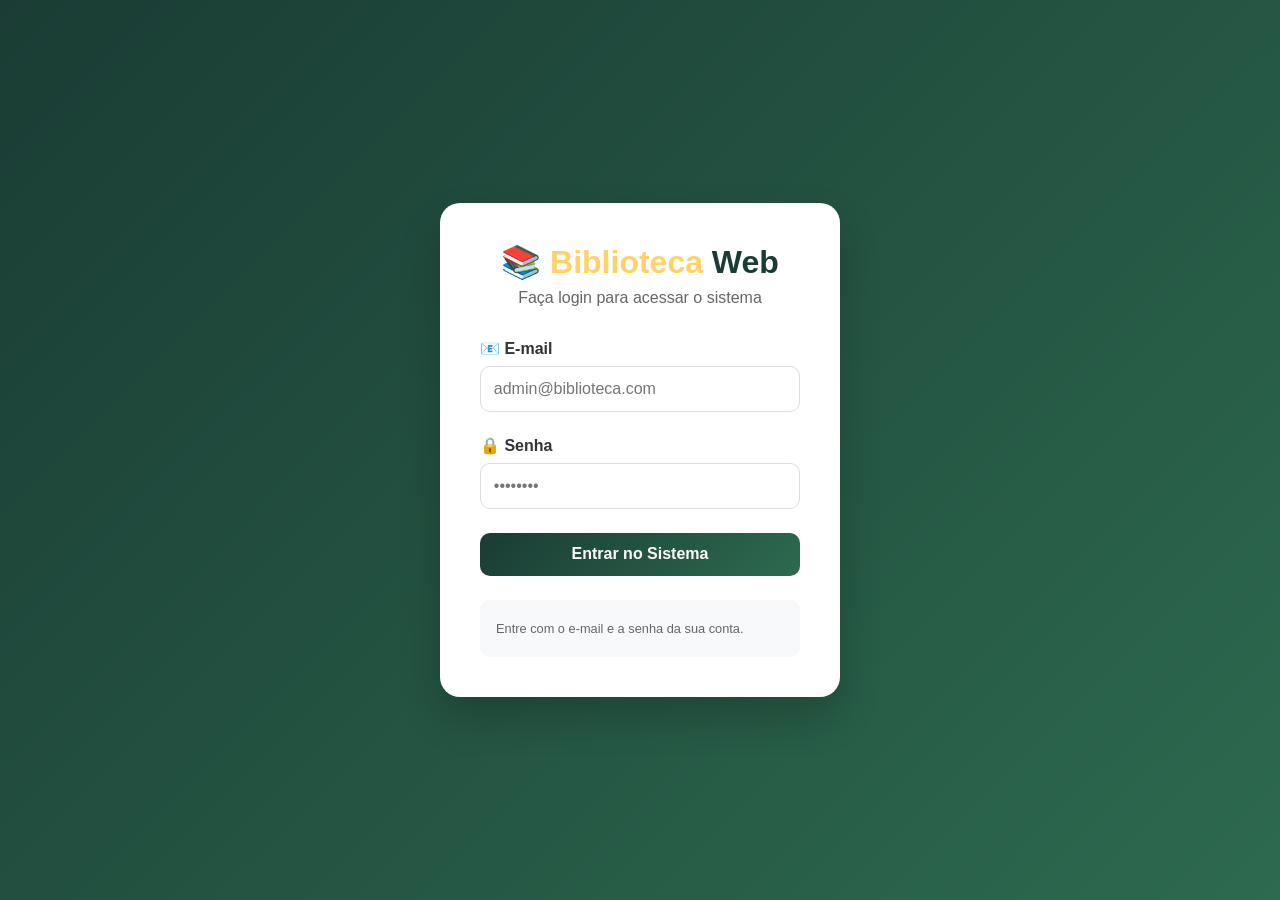
==== commit a835bcbe: "Implementa autenticação JWT, senhas BCrypt e DataSource único" ====
--- a/src/main/resources/static/emprestimos.html
+++ b/src/main/resources/static/emprestimos.html
@@ -112,7 +112,7 @@
             if (!emprestimosContainer.tabela) return;
             emprestimosContainer.tabela.innerHTML = '<tr><td colspan="7" class="table-loading">Carregando empréstimos...</td></tr>';
             try {
-                const [rL, rU, rE] = await Promise.all([fetch(`${API_URL}/livros`), fetch(`${API_URL}/usuarios`), fetch(`${API_URL}/emprestimos`)]);
+                const [rL, rU, rE] = await Promise.all([fetchWithAuth(`${API_URL}/livros`), fetchWithAuth(`${API_URL}/usuarios`), fetchWithAuth(`${API_URL}/emprestimos`)]);
                 livros = await rL.json();
                 usuarios = await rU.json();
                 emprestimos = await rE.json();
@@ -142,8 +142,8 @@
                 const tr = document.createElement('tr');
                 tr.innerHTML = `
                     <td>${e.id}</td>
-                    <td>${u.nome || 'N/A'}</td>
-                    <td>${l.titulo || 'N/A'}</td>
+                    <td>${escapeHtml(u.nome || 'N/A')}</td>
+                    <td>${escapeHtml(l.titulo || 'N/A')}</td>
                     <td>${e.dataEmprestimo ? e.dataEmprestimo.split('T')[0] : '-'}</td>
                     <td>${e.dataDevolucaoPrevista || '-'}</td>
                     <td class="${sc}">${e.status || '-'}</td>
@@ -183,7 +183,7 @@
             const dias = Math.ceil((new Date(dp) - new Date()) / 86400000);
             if (dias <= 0) { showToast('error', null, '❌ Data deve ser futura!'); return; }
             try {
-                const res = await fetch(`${API_URL}/emprestimos`, { method: 'POST', headers: { 'Content-Type': 'application/json' }, body: JSON.stringify({ livroId: lid, usuarioId: uid, dias }) });
+                const res = await fetchWithAuth(`${API_URL}/emprestimos`, { method: 'POST', headers: { 'Content-Type': 'application/json' }, body: JSON.stringify({ livroId: lid, usuarioId: uid, dias }) });
                 if (res.ok) { showToast('success', null, '✅ Empréstimo realizado!'); fecharModalEmprestimo(); carregarDados(); } else showToast('error', null, '❌ Erro');
             } catch (e) { showToast('error', null, '❌ Erro de conexão'); console.error(e); }
         }
@@ -191,7 +191,7 @@
         async function registrarDevolucao(id) {
             if (!(await showConfirm('📖 Registrar devolução?'))) return;
             try {
-                const res = await fetch(`${API_URL}/emprestimos/devolucao/${id}`, { method: 'PUT' });
+                const res = await fetchWithAuth(`${API_URL}/emprestimos/devolucao/${id}`, { method: 'PUT' });
                 if (res.ok) { showToast('success', null, '✅ Devolução registrada!'); carregarDados(); } else showToast('error', null, '❌ Erro');
             } catch (e) { showToast('error', null, '❌ Erro de conexão'); console.error(e); }
         }
@@ -199,7 +199,7 @@
         function fecharModalEmprestimo() { if (emprestimosContainer.modal) emprestimosContainer.modal.style.display = 'none'; }
 
         document.addEventListener('DOMContentLoaded', () => {
-            checkAuth();
+            if (!checkAuth()) return;
             initTheme();
             carregarDados();
             document.getElementById('themeToggle')?.addEventListener('click', toggleTheme);
--- a/src/main/resources/static/css/style.css
+++ b/src/main/resources/static/css/style.css
@@ -666,4 +666,6 @@
 
 body.dark-mode .page-transition {
     background: rgba(15, 15, 26, 0.95);
-}+}
+/* Controles administrativos não aparecem no catálogo de leitores. */
+.read-only .btn-primary, .read-only .btn-edit, .read-only .btn-delete { display: none; }
